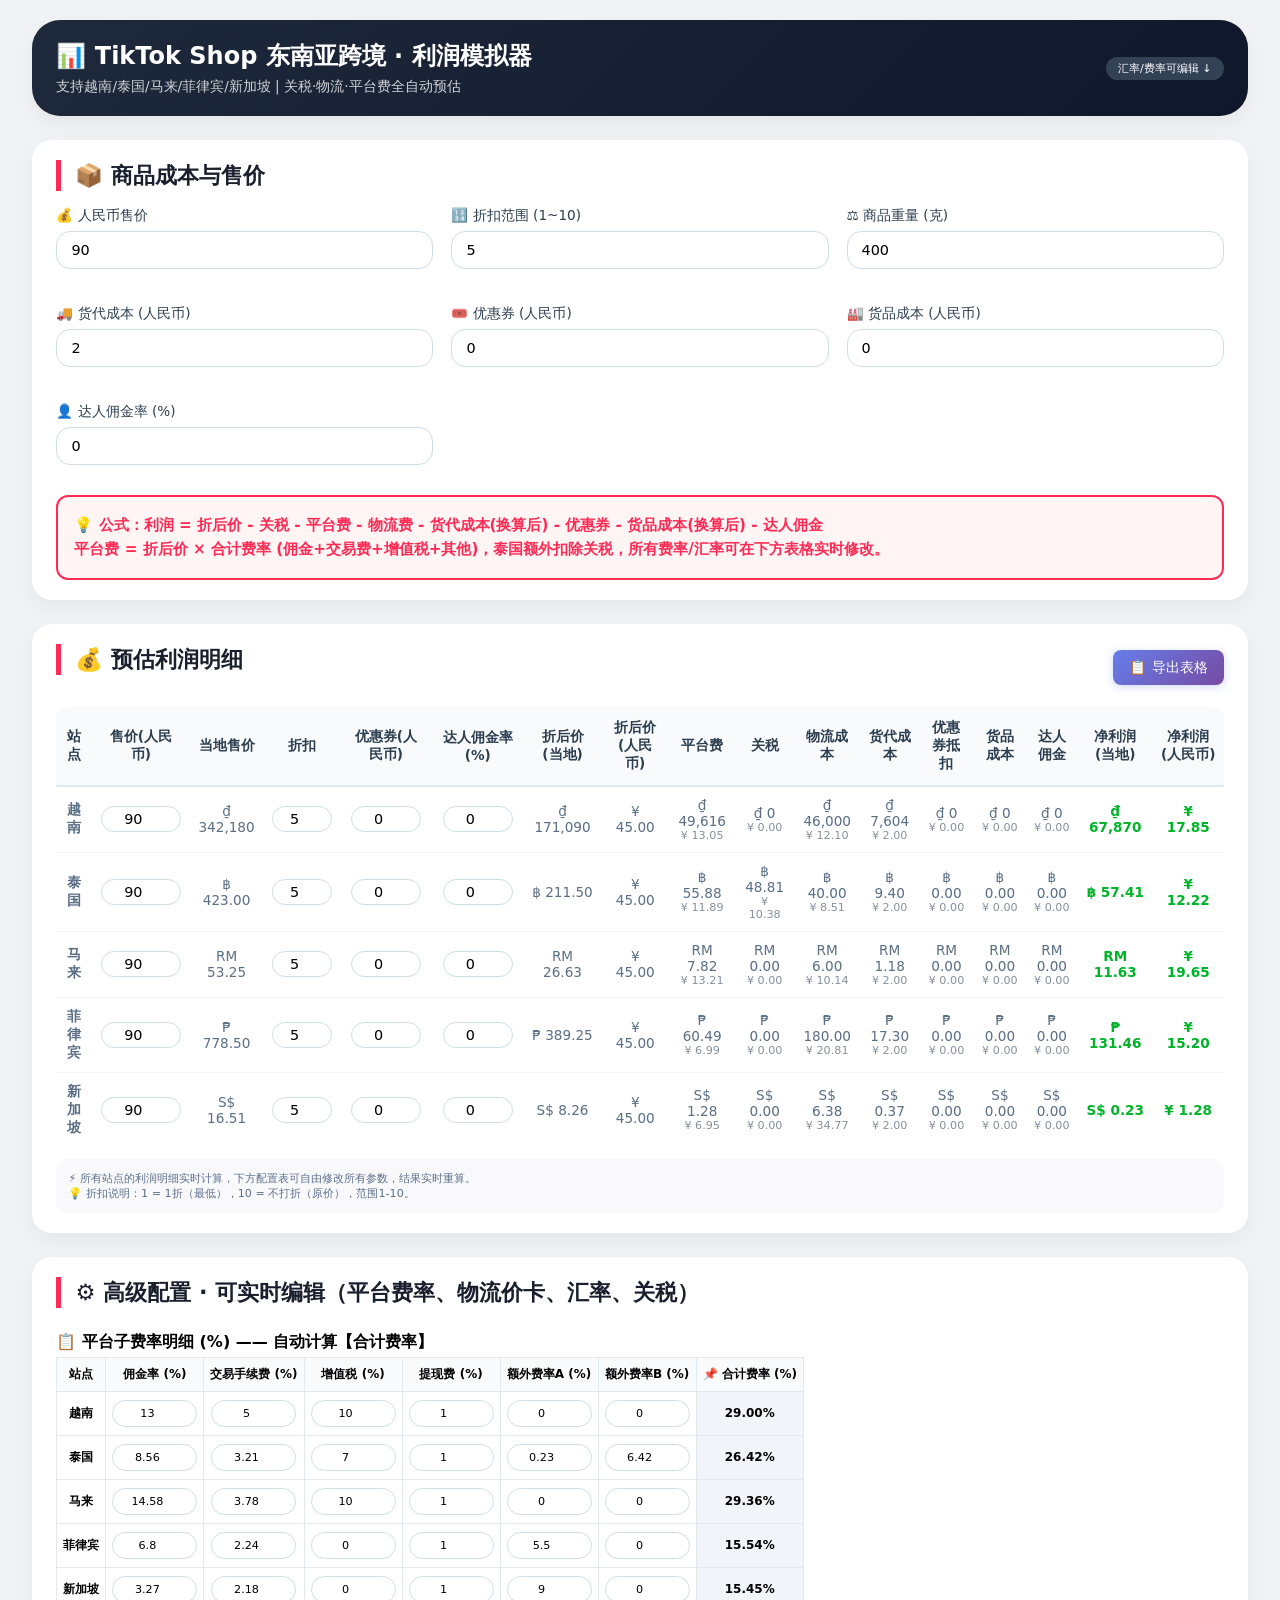
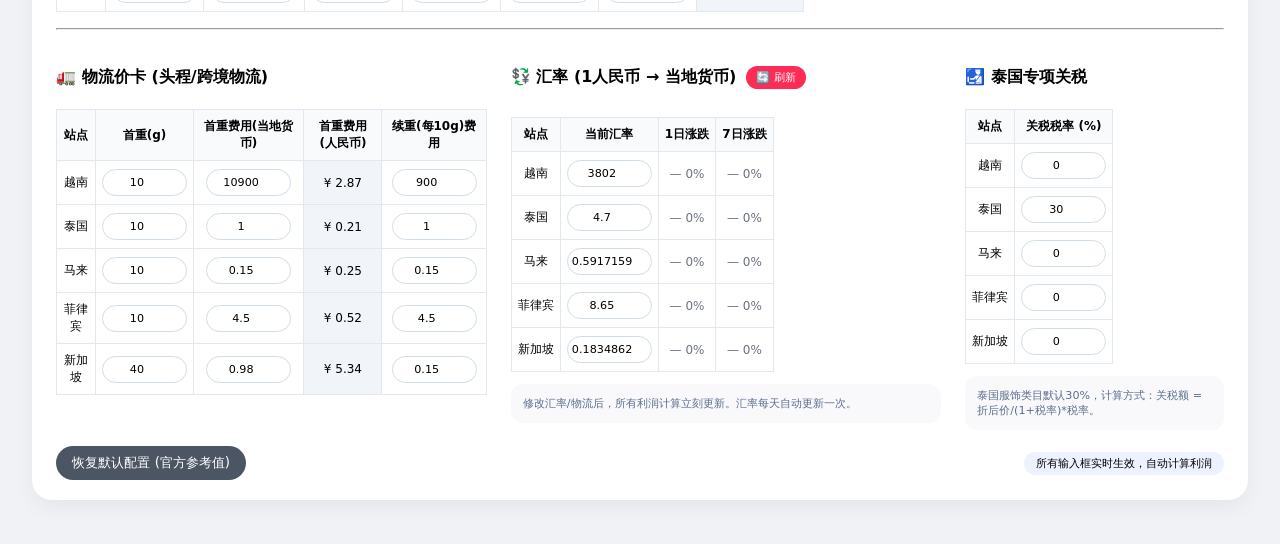
==== tiktok-shop-calculator.html @ 17e7624d "Add export button to copy table data to clipboard for Excel" ====
<!DOCTYPE html>
<html lang="zh-CN">
<head>
    <meta charset="UTF-8">
    <meta name="viewport" content="width=device-width, initial-scale=1.0, user-scalable=yes">
    <title>TikTok Shop东南亚跨境成本利润计算器 | 多站点实时预估</title>
    <link rel="stylesheet" href="tiktok-shop-calculator.css">
</head>
<body>
<div class="container">
    <!-- 头部说明 -->
    <div class="card" style="background: linear-gradient(135deg, #1e293b 0%, #0f172a 100%); color: white; border-radius: 28px;">
        <div style="display: flex; justify-content: space-between; align-items: center; flex-wrap: wrap;">
            <div>
                <h2 style="margin:0 0 6px 0">📊 TikTok Shop 东南亚跨境 · 利润模拟器</h2>
                <p style="opacity:0.8; margin:0; font-size:0.85rem;">支持越南/泰国/马来/菲律宾/新加坡 | 关税·物流·平台费全自动预估</p>
            </div>
            <div class="badge" style="background: #334155;">汇率/费率可编辑 ↓</div>
        </div>
    </div>

    <!-- 上下核心区域 -->
    <div>
        <!-- 上方：输入表单 -->
        <div class="card">
            <div class="card-title">📦 商品成本与售价</div>
            <div class="form-group-grid">
                <div class="form-group">
                    <label>💰 人民币售价</label>
                    <input type="number" id="originalPrice" value="90" step="1">
                </div>
                <div class="form-group">
                    <label>🔢 折扣范围 (1~10)</label>
                    <input type="number" id="discount" value="5" min="1" max="10" step="1">
                </div>
                <div class="form-group">
                    <label>⚖️ 商品重量 (克)</label>
                    <input type="number" id="weight" value="400" step="10">
                </div>
                <div class="form-group">
                    <label>🚚 货代成本 (人民币)</label>
                    <input type="number" id="freightAgent" value="2" step="0.5">
                </div>
                <div class="form-group">
                    <label>🎟️ 优惠券 (人民币)</label>
                    <input type="number" id="coupon" value="0" step="0.5">
                </div>
                <div class="form-group">
                    <label>🏭 货品成本 (人民币)</label>
                    <input type="number" id="goodsCost" value="0" step="5">
                </div>
                <div class="form-group">
                    <label>👤 达人佣金率 (%)</label>
                    <input type="number" id="influencerCommission" value="0" min="0" max="50" step="0.5">
                </div>
            </div>
            <div class="note note-highlight">
                💡 公式：利润 = 折后价 - 关税 - 平台费 - 物流费 - 货代成本(换算后) - 优惠券 - 货品成本(换算后) - 达人佣金<br>
                平台费 = 折后价 × 合计费率 (佣金+交易费+增值税+其他)，泰国额外扣除关税，所有费率/汇率可在下方表格实时修改。
            </div>
        </div>

        <!-- 下方：预估利润 + 明细 -->
        <div class="card">
            <div style="display: flex; justify-content: space-between; align-items: center; margin-bottom: 16px;">
                <div class="card-title">💰 预估利润明细</div>
                <button id="exportBtn" style="background: linear-gradient(135deg, #667eea 0%, #764ba2 100%); color: white; border: none; padding: 8px 16px; border-radius: 8px; cursor: pointer; font-size: 0.9rem; font-weight: 500; transition: all 0.3s; box-shadow: 0 2px 8px rgba(102, 126, 234, 0.3);">
                    📋 导出表格
                </button>
            </div>
            <div id="resultArea">
                <!-- 动态填充表格 -->
                <div style="overflow-x: auto;">
                    <table class="profit-table" id="profitTable">
                        <thead>
                            <tr>
                                <th>站点</th>
                                <th>售价(人民币)</th>
                                <th>当地售价</th>
                                <th>折扣</th>
                                <th>优惠券(人民币)</th>
                                <th>达人佣金率(%)</th>
                                <th title="售价(人民币) × 折扣因子 × 汇率">折后价(当地)</th>
                                <th title="折后价(当地) ÷ 汇率">折后价(人民币)</th>
                                <th title="折后价(当地) × 合计费率">平台费</th>
                                <th title="折后价(当地) × 关税税率">关税</th>
                                <th title="首重费用 + (重量 - 首重) × 续重费率">物流成本</th>
                                <th title="货代成本(人民币) × 汇率">货代成本</th>
                                <th title="优惠券(人民币) × 汇率">优惠券抵扣</th>
                                <th title="货品成本(人民币) × 汇率">货品成本</th>
                                <th title="折后价(当地) × 达人佣金率">达人佣金</th>
                                <th title="折后价 - 平台费 - 关税 - 物流 - 货代 - 优惠券 - 货品 - 达人佣金">净利润(当地)</th>
                                <th title="净利润(当地) ÷ 汇率">净利润(人民币)</th>
                            </tr>
                        </thead>
                        <tbody id="profitTableBody">
                            <!-- 动态填充 -->
                        </tbody>
                    </table>
                </div>
            </div>
            <div class="note" style="margin-top: 12px;">
                ⚡ 所有站点的利润明细实时计算，下方配置表可自由修改所有参数，结果实时重算。<br>
                💡 折扣说明：1 = 1折（最低），10 = 不打折（原价），范围1-10。
            </div>
        </div>
    </div>

    <!-- 高级配置区域：费率明细 + 物流 + 汇率 + 关税 -->
    <div class="card">
        <div class="card-title">⚙️ 高级配置 · 可实时编辑（平台费率、物流价卡、汇率、关税）</div>
        <div style="overflow-x: auto;">
            <h4 style="margin: 8px 0 4px 0;">📋 平台子费率明细 (%) —— 自动计算【合计费率】</h4>
            <table class="config-table" id="feeTable">
                <thead>
                    <tr><th>站点</th><th>佣金率 (%)</th><th>交易手续费 (%)</th><th>增值税 (%)</th><th>提现费 (%)</th><th>额外费率A (%)</th><th>额外费率B (%)</th><th>📌 合计费率 (%)</th></tr>
                </thead>
                <tbody id="feeTbody">
                    <!-- 动态js生成 -->
                </tbody>
            </table>
        </div>
        <hr>
        <div style="display: flex; flex-wrap: wrap; gap: 24px; justify-content: space-between;">
            <div style="flex: 1; min-width: 200px;">
                <h4>🚛 物流价卡 (头程/跨境物流)</h4>
                <table class="config-table" id="shippingTable">
                    <thead><tr><th>站点</th><th>首重(g)</th><th>首重费用(当地货币)</th><th>首重费用(人民币)</th><th>续重(每10g)费用</th></tr></thead>
                    <tbody id="shippingTbody"></tbody>
                </table>
            </div>
            <div style="flex: 1; min-width: 200px;">
                <div style="display: flex; align-items: center; gap: 10px; margin-bottom: 8px;">
                    <h4>💱 汇率 (1人民币 → 当地货币)</h4>
                    <button id="refreshRatesBtn" style="font-size: 0.7rem; padding: 4px 10px;">🔄 刷新</button>
                </div>
                <table class="config-table" id="exchangeTable">
                    <thead><tr><th>站点</th><th>当前汇率</th><th>1日涨跌</th><th>7日涨跌</th></tr></thead>
                    <tbody id="exchangeTbody"></tbody>
                </table>
                <div class="note">修改汇率/物流后，所有利润计算立刻更新。汇率每天自动更新一次。</div>
            </div>
            <div style="flex: 0.6; min-width: 160px;">
                <h4>🛃 泰国专项关税</h4>
                <table class="config-table">
                    <thead><tr><th>站点</th><th>关税税率 (%)</th></tr></thead>
                    <tbody id="customsTbody"></tbody>
                </table>
                <div class="note">泰国服饰类目默认30%，计算方式：关税额 = 折后价/(1+税率)*税率。</div>
            </div>
        </div>
        <div class="flex-between" style="margin-top: 16px;">
            <button id="resetDefaultsBtn" class="reset-btn">恢复默认配置 (官方参考值)</button>
            <span class="badge">所有输入框实时生效，自动计算利润</span>
        </div>
    </div>
</div>

<script src="tiktok-shop-calculator.js"></script>
</body>
</html>
---- tiktok-shop-calculator.css ----
* {
            box-sizing: border-box;
            font-family: system-ui, 'Segoe UI', 'Roboto', 'Helvetica Neue', sans-serif;
        }
        body {
            background: #f0f2f5;
            margin: 0;
            padding: 20px;
        }
        .container {
            max-width: 1600px;
            margin: 0 auto;
            width: 98%;
        }
        /* 卡片通用样式 */
        .card {
            background: white;
            border-radius: 20px;
            box-shadow: 0 8px 20px rgba(0,0,0,0.05);
            padding: 20px 24px;
            margin-bottom: 24px;
            transition: all 0.2s;
        }
        .card-title {
            font-size: 1.4rem;
            font-weight: 600;
            margin-bottom: 16px;
            color: #1a1f2e;
            border-left: 5px solid #fe2c55;
            padding-left: 14px;
            display: flex;
            align-items: center;
            gap: 8px;
        }
        .grid-2col {
            display: grid;
            grid-template-columns: repeat(2, 1fr);
            gap: 24px;
        }
        .form-group {
            margin-bottom: 18px;
        }
        label {
            font-weight: 500;
            display: block;
            margin-bottom: 6px;
            color: #2c3e50;
            font-size: 0.85rem;
        }
        label .currency-hint {
            font-weight: normal;
            color: #6c7a91;
            font-size: 0.75rem;
        }
        input, select {
            width: 100%;
            padding: 10px 14px;
            border: 1px solid #cfdde6;
            border-radius: 14px;
            font-size: 0.9rem;
            background: #fff;
            transition: 0.2s;
        }
        input:focus, select:focus {
            outline: none;
            border-color: #fe2c55;
            box-shadow: 0 0 0 3px rgba(254,44,85,0.1);
        }
        .profit-panel {
            background: #fef7e8;
            border-radius: 20px;
            padding: 18px;
            margin-top: 8px;
        }
        .profit-number {
            font-size: 2rem;
            font-weight: 800;
            color: #2c3e50;
            line-height: 1.2;
        }
        .profit-number small {
            font-size: 0.9rem;
            font-weight: 400;
            color: #5a6e85;
        }
        .detail-row {
            display: flex;
            justify-content: space-between;
            border-bottom: 1px dashed #e2e8f0;
            padding: 8px 0;
            font-size: 0.85rem;
        }
        .total-profit {
            background: #fe2c55;
            color: white;
            border-radius: 16px;
            padding: 12px 16px;
            margin-top: 12px;
        }
        .total-profit .detail-row {
            border-bottom: 1px solid rgba(255,255,255,0.2);
            color: white;
        }
        .badge {
            background: #eef2ff;
            border-radius: 30px;
            padding: 4px 12px;
            font-size: 0.7rem;
            font-weight: 500;
        }
        table.config-table {
            width: 100%;
            border-collapse: collapse;
            font-size: 0.75rem;
            overflow-x: auto;
            display: block;
        }
        .config-table th, .config-table td {
            border: 1px solid #e2e8f0;
            padding: 8px 6px;
            text-align: center;
            vertical-align: middle;
        }
        .config-table th {
            background: #f8fafc;
            font-weight: 600;
            position: sticky;
            top: 0;
        }
        input.small-input {
            width: 85px;
            padding: 6px 4px;
            text-align: center;
            font-size: 0.7rem;
        }
        .tooltip-icon {
            cursor: help;
            border-bottom: 1px dashed #94a3b8;
        }
        hr {
            margin: 16px 0;
        }
        .flex-between {
            display: flex;
            justify-content: space-between;
            align-items: center;
        }
        .profit-table {
            width: 100%;
            border-collapse: collapse;
            font-size: 0.85rem;
            background: white;
            border-radius: 12px;
            overflow: hidden;
        }
        .profit-table th {
            background: #f8fafc;
            padding: 12px 8px;
            text-align: center;
            font-weight: 600;
            color: #2c3e50;
            border-bottom: 2px solid #e2e8f0;
        }
        .profit-table td {
            padding: 10px 8px;
            text-align: center;
            border-bottom: 1px solid #f1f5f9;
            color: #5a6e85;
        }
        .profit-table tr:hover {
            background: #f8fafc;
        }
        .profit-table tr:last-child td {
            border-bottom: none;
        }
        .note {
            background: #f9f9fb;
            border-radius: 12px;
            padding: 12px;
            font-size: 0.7rem;
            color: #5b6e8c;
            margin-top: 12px;
        }
        .note-highlight {
            background: #fff5f5;
            border: 2px solid #fe2c55;
            border-radius: 12px;
            padding: 16px;
            font-size: 0.95rem;
            color: #fe2c55;
            font-weight: 600;
            margin-top: 12px;
            line-height: 1.6;
        }
        @media (max-width: 800px) {
            .grid-2col {
                grid-template-columns: 1fr;
            }
            .config-table th, .config-table td {
                min-width: 70px;
            }
        }
        button {
            background: #fe2c55;
            border: none;
            color: white;
            padding: 8px 16px;
            border-radius: 40px;
            font-weight: 500;
            cursor: pointer;
        }
        .reset-btn {
            background: #4b5563;
        }
        .inline-code {
            background: #f1f5f9;
            border-radius: 8px;
            padding: 2px 6px;
            font-family: monospace;
        }
        /* 汇率涨跌幅样式 */
        .rate-up {
            color: #059669;
            font-weight: 600;
        }
        .rate-down {
            color: #dc2626;
            font-weight: 600;
        }
        .rate-neutral {
            color: #6b7280;
        }
        /* 三列表单布局 */
        .form-group-grid {
            display: grid;
            grid-template-columns: repeat(3, 1fr);
            gap: 18px;
        }
        @media (max-width: 900px) {
            .form-group-grid {
                grid-template-columns: repeat(2, 1fr);
            }
        }
        @media (max-width: 600px) {
            .form-group-grid {
                grid-template-columns: 1fr;
            }
        }
        /* 表格单元格悬浮提示样式 */
        #profitTable td[title],
        #profitTable th[title] {
            cursor: help;
            position: relative;
        }
        #profitTable td[title]:hover,
        #profitTable th[title]:hover {
            background-color: #fff3f5;
        }
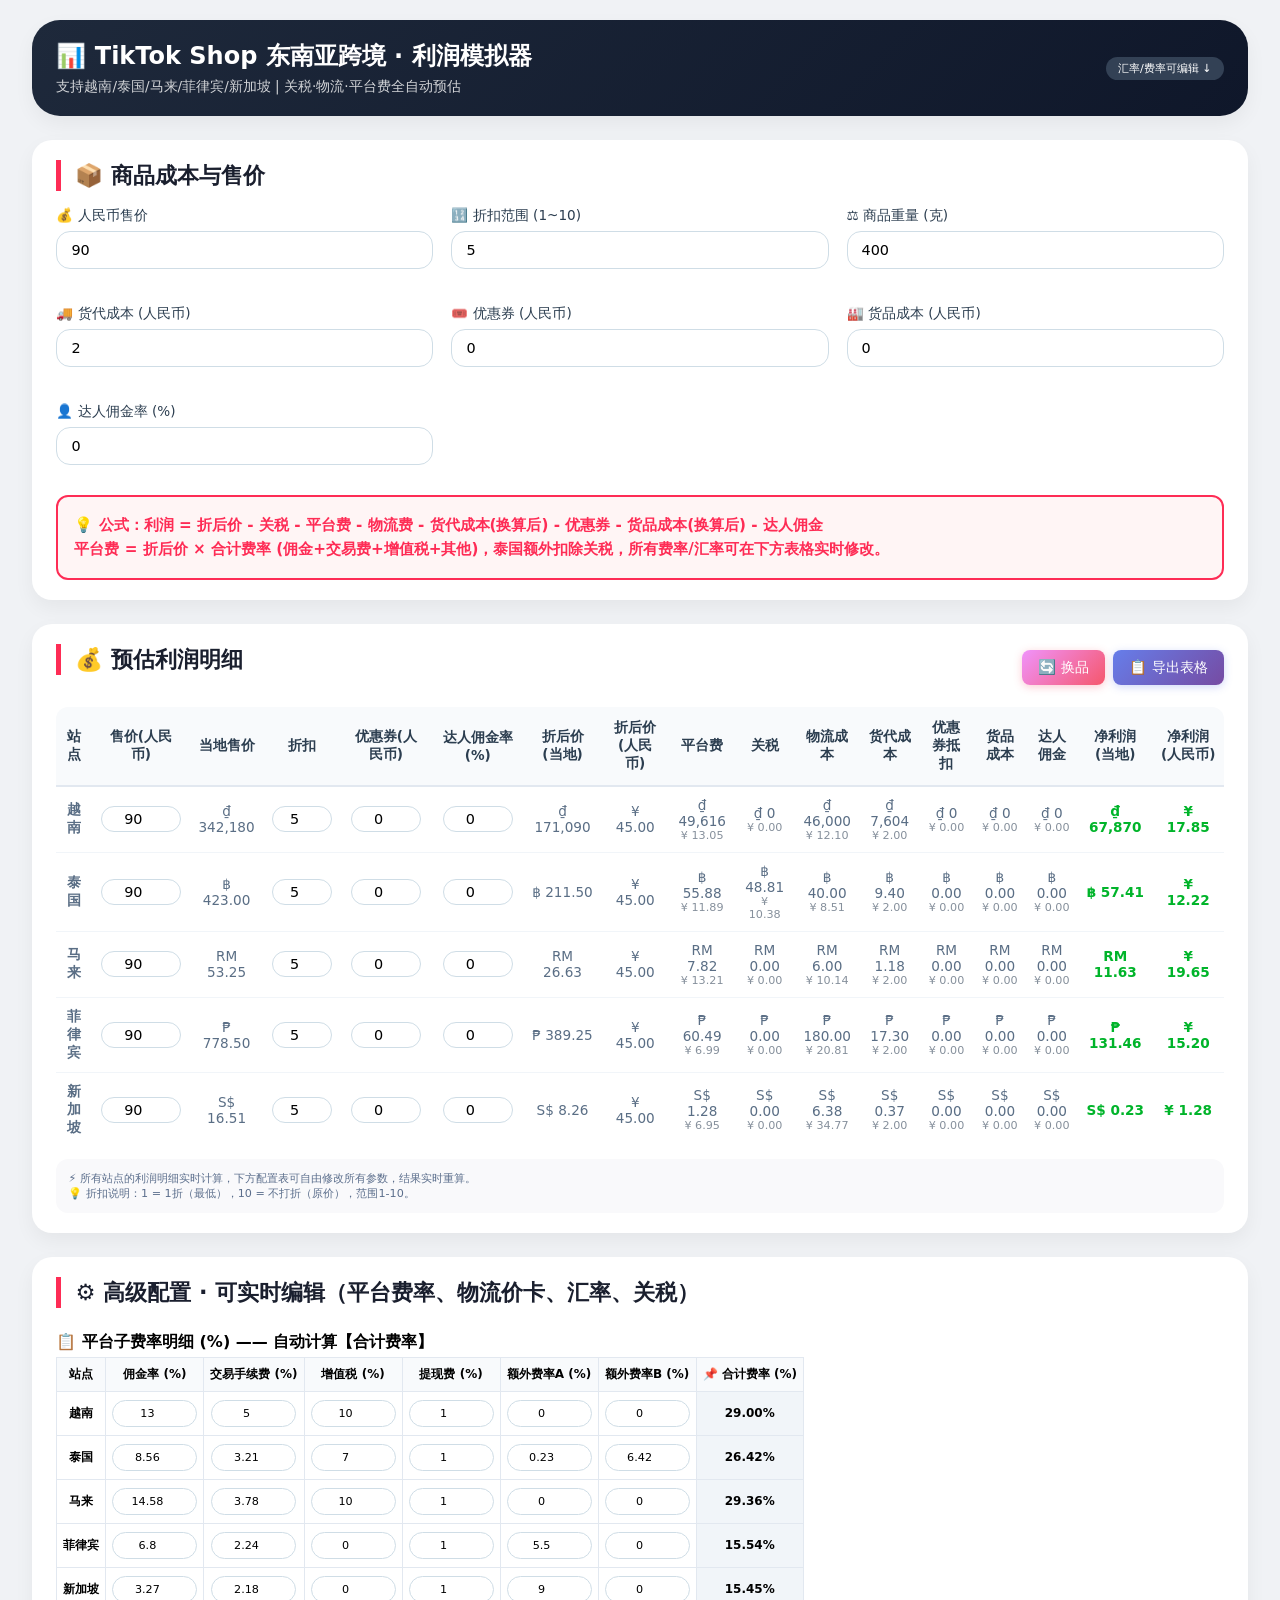
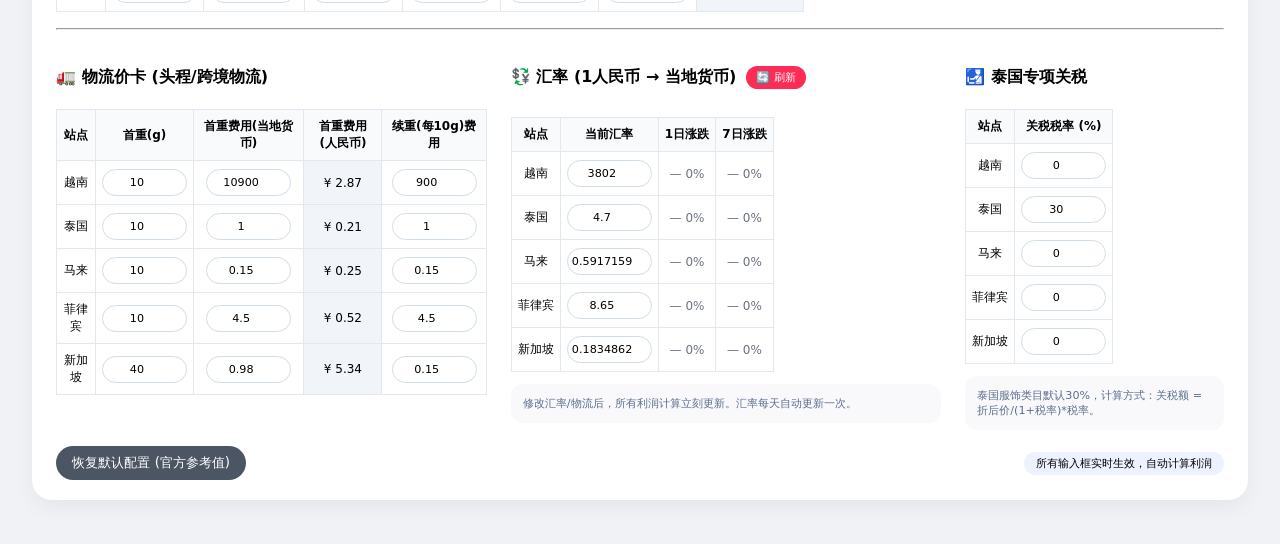
==== commit 46a5b1e4: "Add 'Reset All Sites' button to reset all sites to default product data" ====
--- a/tiktok-shop-calculator.html
+++ b/tiktok-shop-calculator.html
@@ -64,9 +64,14 @@
         <div class="card">
             <div style="display: flex; justify-content: space-between; align-items: center; margin-bottom: 16px;">
                 <div class="card-title">💰 预估利润明细</div>
-                <button id="exportBtn" style="background: linear-gradient(135deg, #667eea 0%, #764ba2 100%); color: white; border: none; padding: 8px 16px; border-radius: 8px; cursor: pointer; font-size: 0.9rem; font-weight: 500; transition: all 0.3s; box-shadow: 0 2px 8px rgba(102, 126, 234, 0.3);">
-                    📋 导出表格
-                </button>
+                <div style="display: flex; gap: 8px;">
+                    <button id="resetAllSitesBtn" style="background: linear-gradient(135deg, #f093fb 0%, #f5576c 100%); color: white; border: none; padding: 8px 16px; border-radius: 8px; cursor: pointer; font-size: 0.9rem; font-weight: 500; transition: all 0.3s; box-shadow: 0 2px 8px rgba(245, 87, 108, 0.3);">
+                        🔄 换品
+                    </button>
+                    <button id="exportBtn" style="background: linear-gradient(135deg, #667eea 0%, #764ba2 100%); color: white; border: none; padding: 8px 16px; border-radius: 8px; cursor: pointer; font-size: 0.9rem; font-weight: 500; transition: all 0.3s; box-shadow: 0 2px 8px rgba(102, 126, 234, 0.3);">
+                        📋 导出表格
+                    </button>
+                </div>
             </div>
             <div id="resultArea">
                 <!-- 动态填充表格 -->
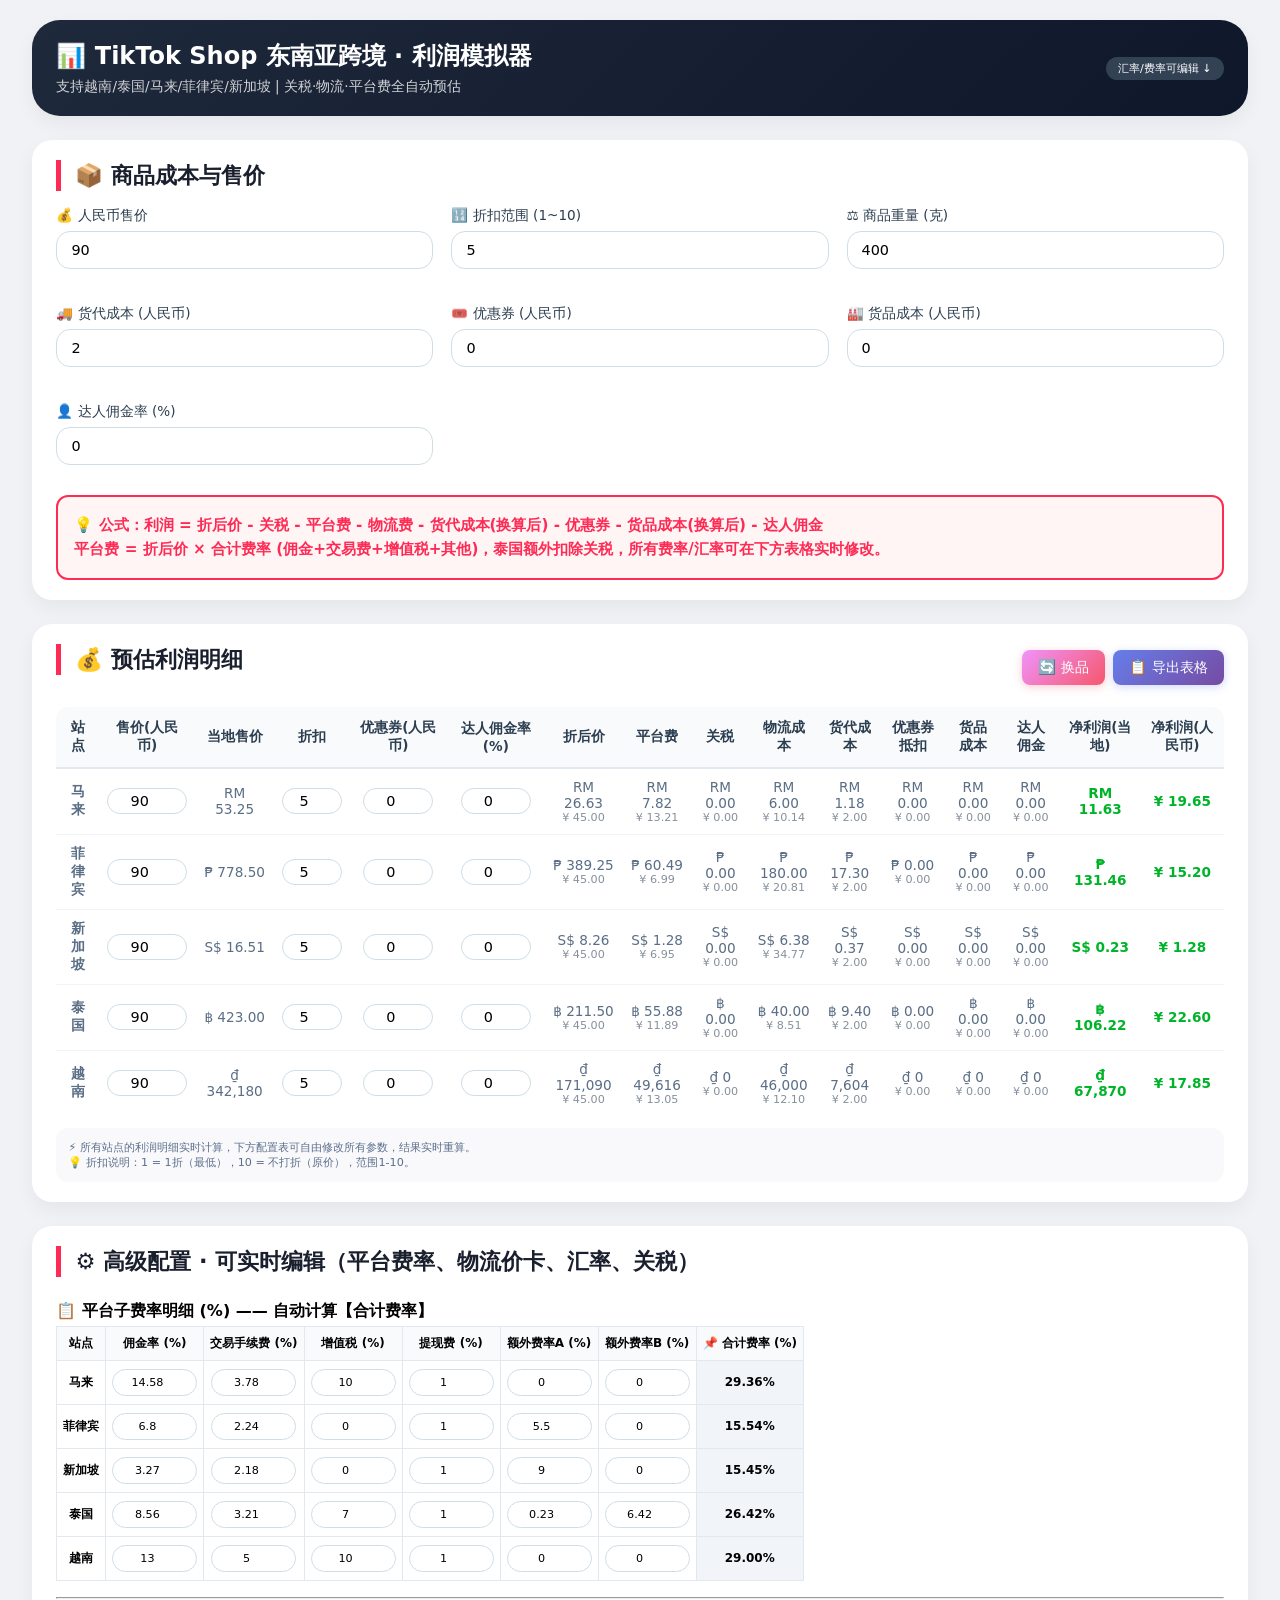
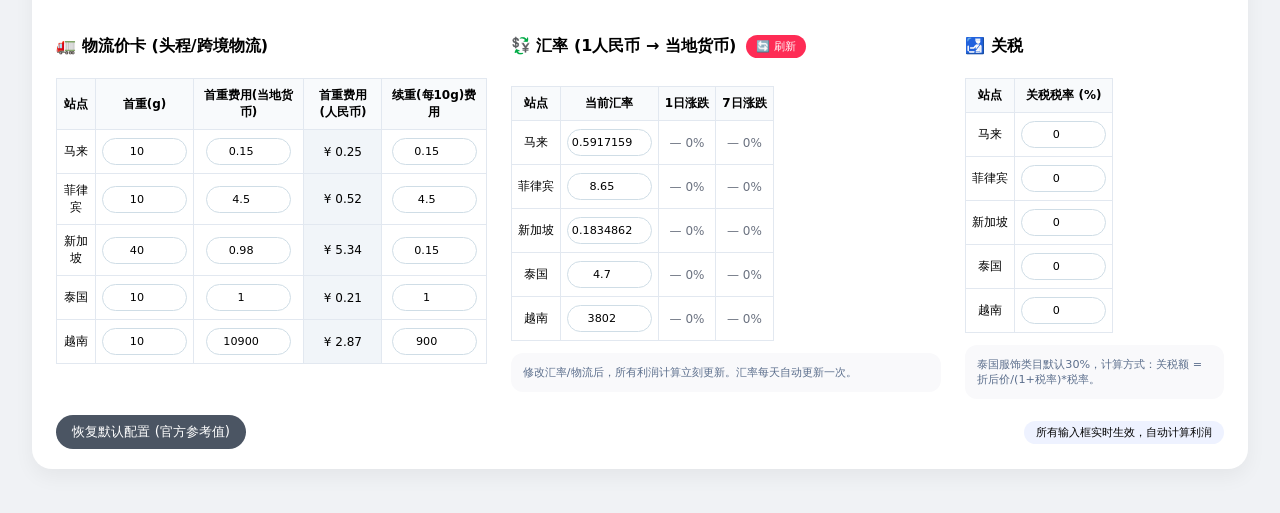
==== commit 9e623328: "Move discounted price CNY display below local price in profit table" ====
--- a/tiktok-shop-calculator.html
+++ b/tiktok-shop-calculator.html
@@ -85,8 +85,7 @@
                                 <th>折扣</th>
                                 <th>优惠券(人民币)</th>
                                 <th>达人佣金率(%)</th>
-                                <th title="售价(人民币) × 折扣因子 × 汇率">折后价(当地)</th>
-                                <th title="折后价(当地) ÷ 汇率">折后价(人民币)</th>
+                                <th title="售价(人民币) × 折扣因子 × 汇率">折后价</th>
                                 <th title="折后价(当地) × 合计费率">平台费</th>
                                 <th title="折后价(当地) × 关税税率">关税</th>
                                 <th title="首重费用 + (重量 - 首重) × 续重费率">物流成本</th>
@@ -146,7 +145,7 @@
                 <div class="note">修改汇率/物流后，所有利润计算立刻更新。汇率每天自动更新一次。</div>
             </div>
             <div style="flex: 0.6; min-width: 160px;">
-                <h4>🛃 泰国专项关税</h4>
+                <h4>🛃 关税</h4>
                 <table class="config-table">
                     <thead><tr><th>站点</th><th>关税税率 (%)</th></tr></thead>
                     <tbody id="customsTbody"></tbody>
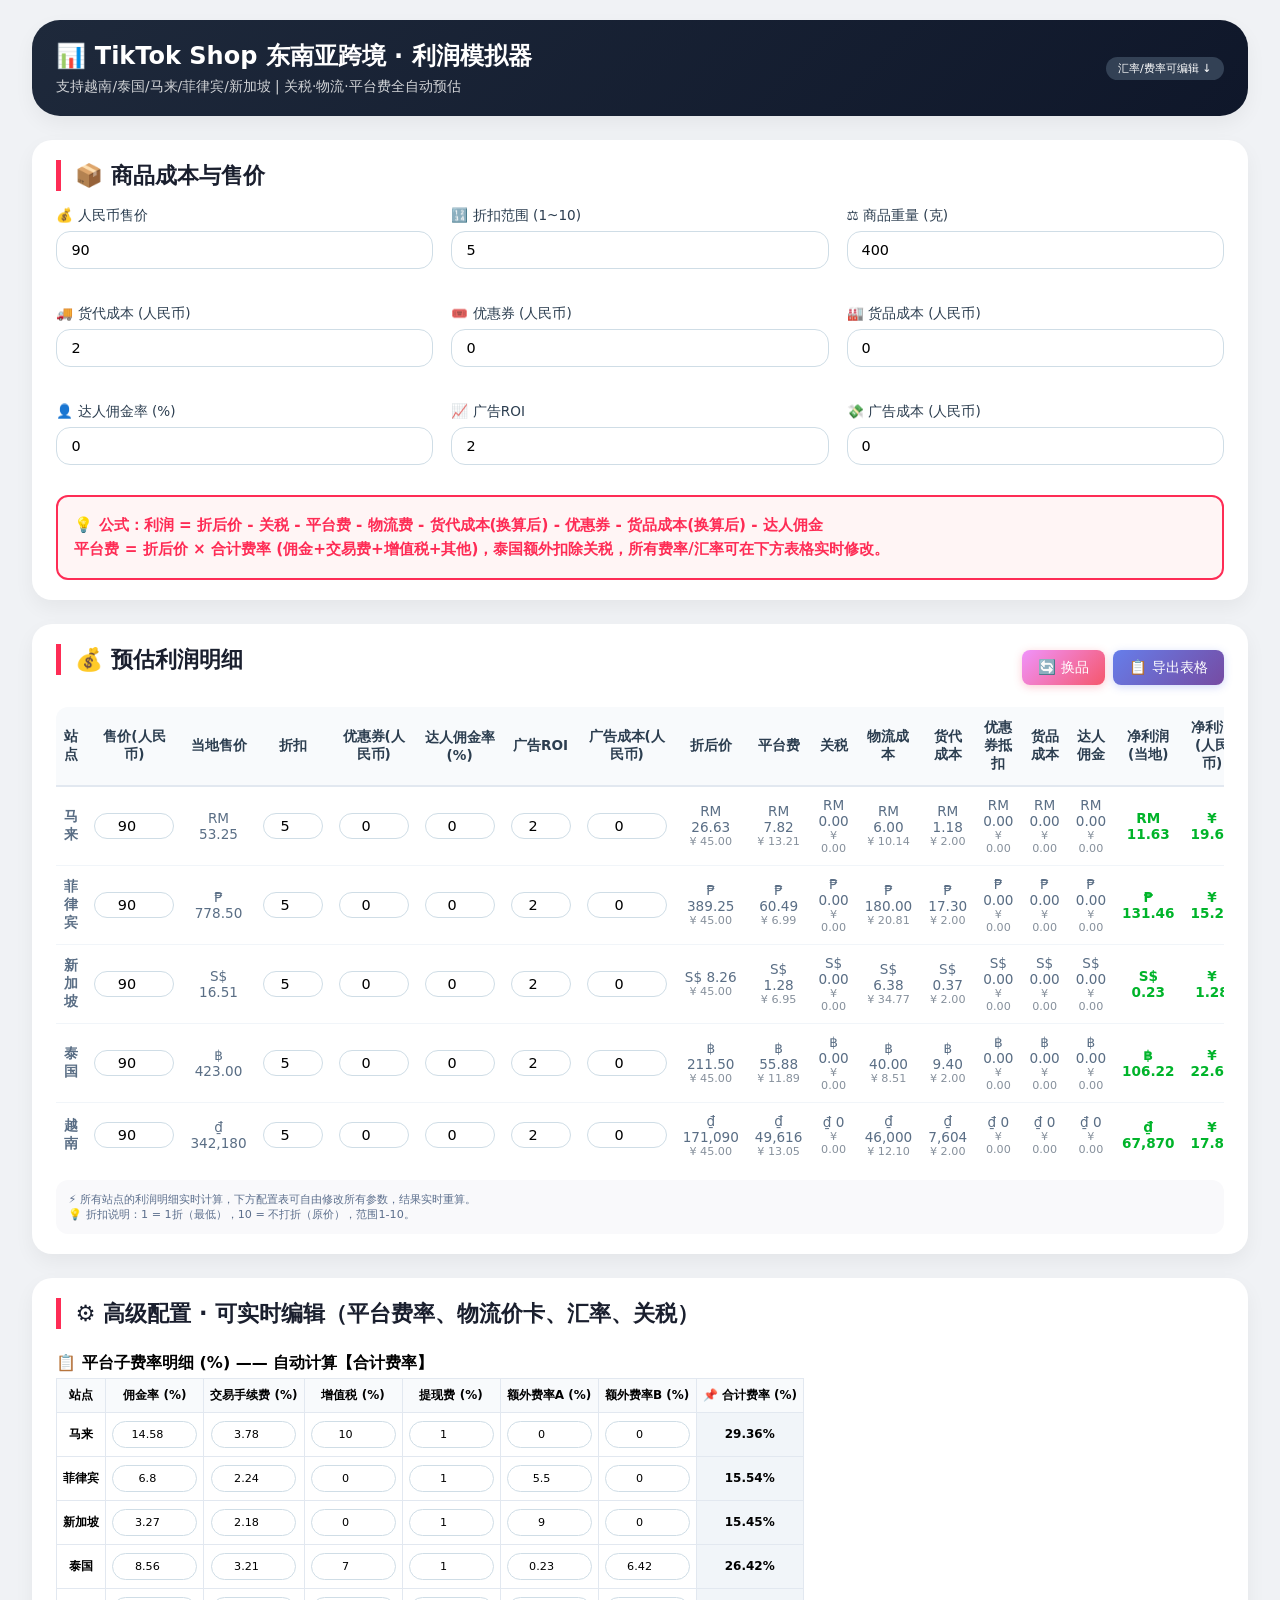
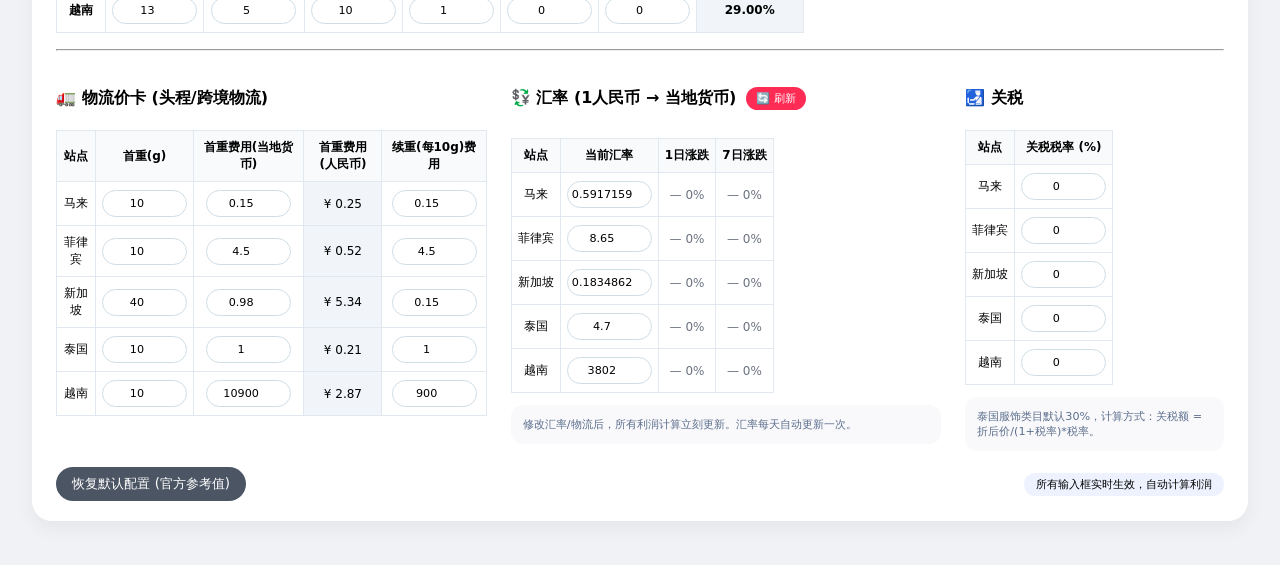
==== commit c953ac33: "Add adROI and adCost columns to profit table" ====
--- a/tiktok-shop-calculator.html
+++ b/tiktok-shop-calculator.html
@@ -53,6 +53,14 @@
                     <label>👤 达人佣金率 (%)</label>
                     <input type="number" id="influencerCommission" value="0" min="0" max="50" step="0.5">
                 </div>
+                <div class="form-group">
+                    <label>📈 广告ROI</label>
+                    <input type="number" id="adROI" value="2" step="0.1">
+                </div>
+                <div class="form-group">
+                    <label>💸 广告成本 (人民币)</label>
+                    <input type="number" id="adCost" value="0" step="0.5">
+                </div>
             </div>
             <div class="note note-highlight">
                 💡 公式：利润 = 折后价 - 关税 - 平台费 - 物流费 - 货代成本(换算后) - 优惠券 - 货品成本(换算后) - 达人佣金<br>
@@ -85,6 +93,8 @@
                                 <th>折扣</th>
                                 <th>优惠券(人民币)</th>
                                 <th>达人佣金率(%)</th>
+                                <th>广告ROI</th>
+                                <th>广告成本(人民币)</th>
                                 <th title="售价(人民币) × 折扣因子 × 汇率">折后价</th>
                                 <th title="折后价(当地) × 合计费率">平台费</th>
                                 <th title="折后价(当地) × 关税税率">关税</th>
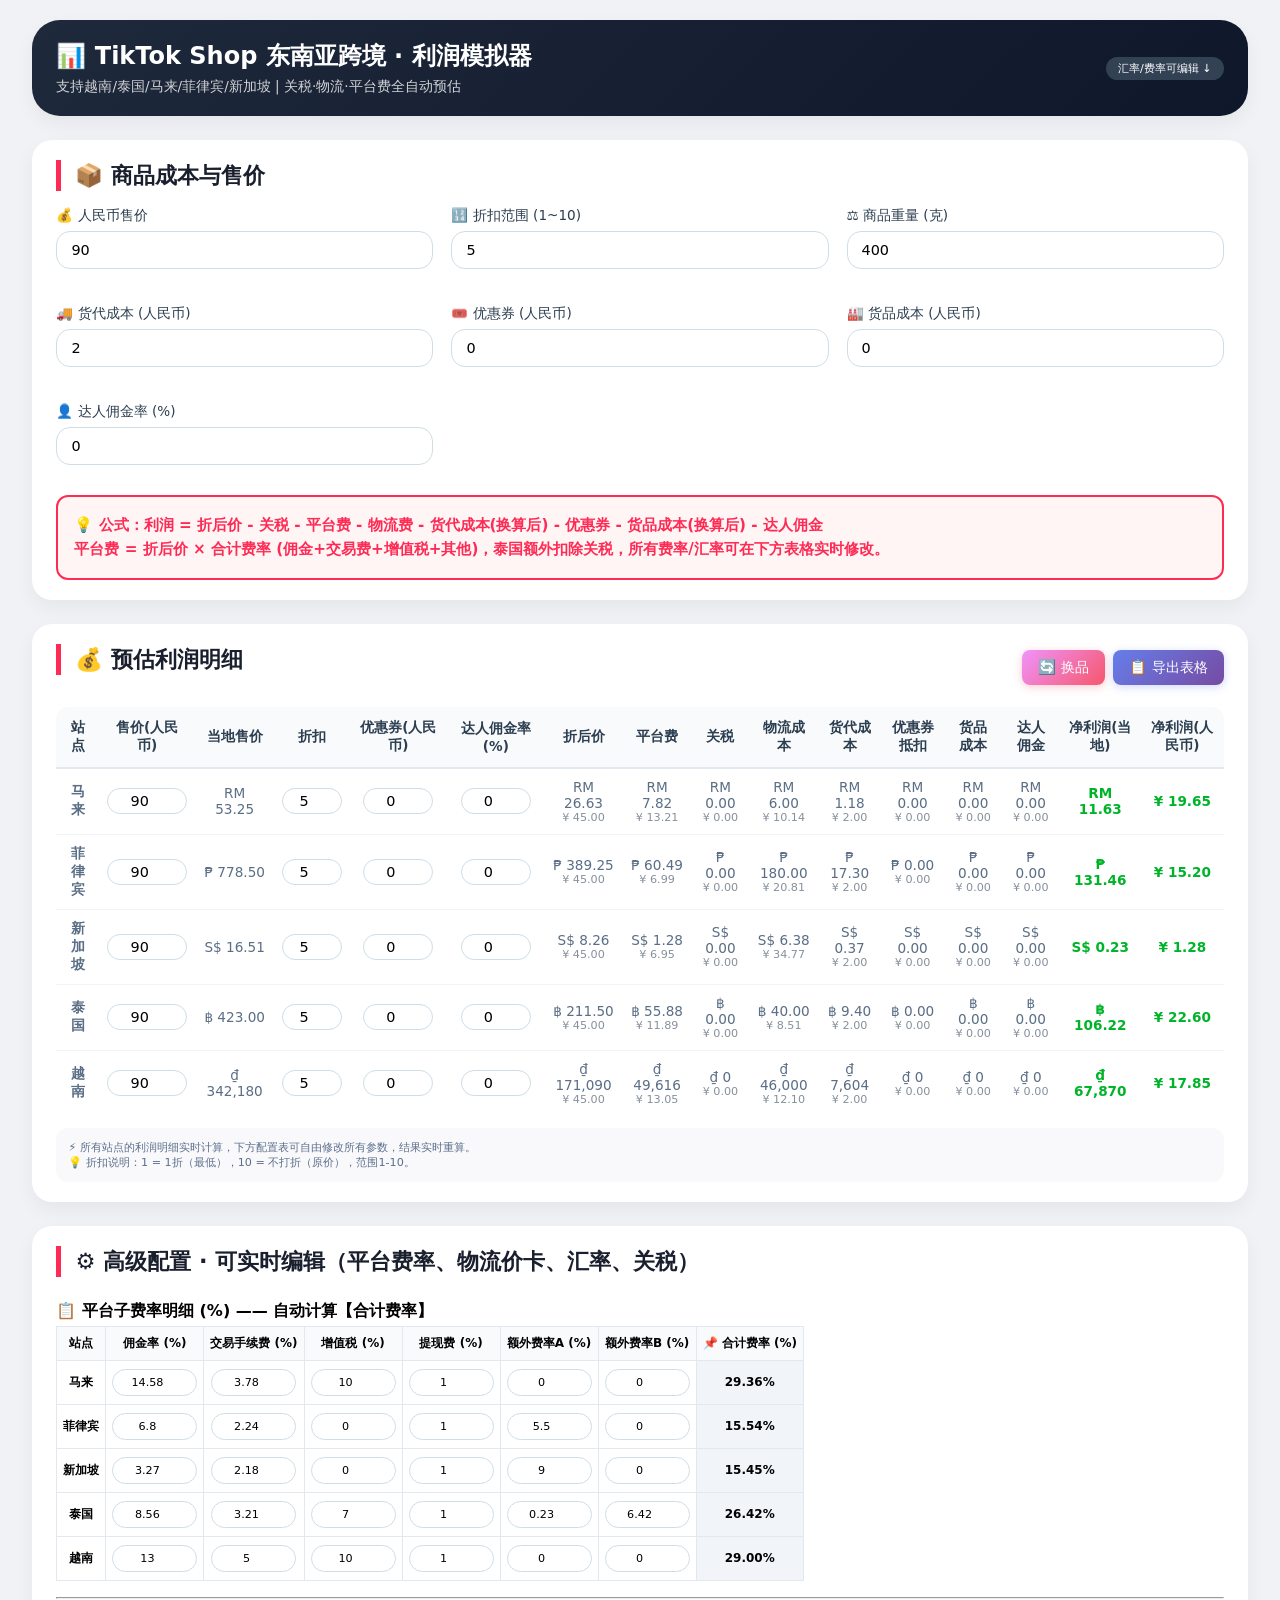
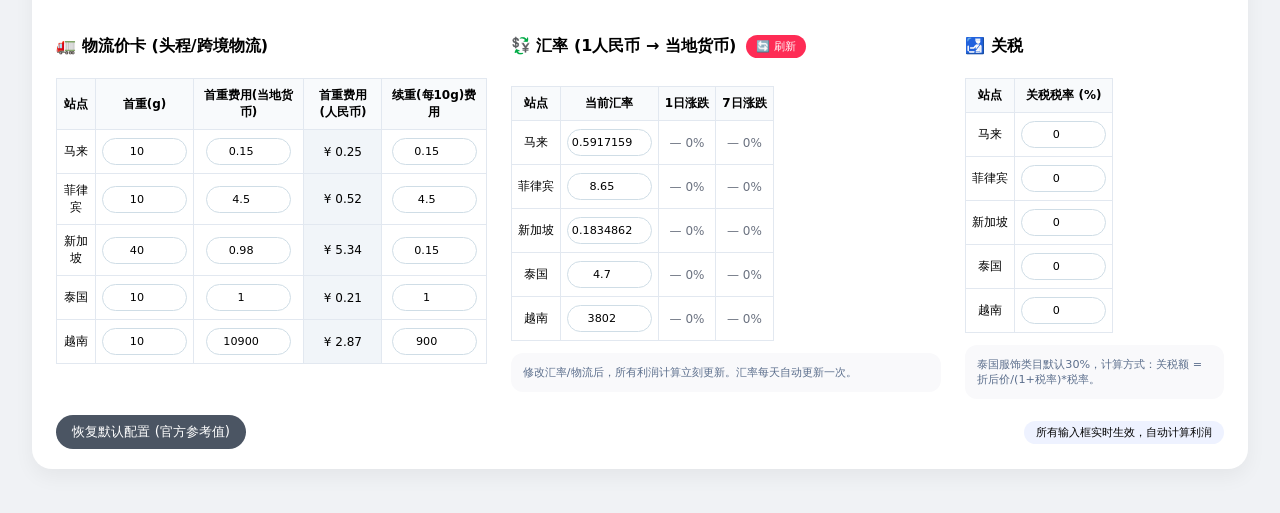
==== commit 92b48b42: "Remove adROI and adCost from cost and price section" ====
--- a/tiktok-shop-calculator.html
+++ b/tiktok-shop-calculator.html
@@ -53,14 +53,6 @@
                     <label>👤 达人佣金率 (%)</label>
                     <input type="number" id="influencerCommission" value="0" min="0" max="50" step="0.5">
                 </div>
-                <div class="form-group">
-                    <label>📈 广告ROI</label>
-                    <input type="number" id="adROI" value="2" step="0.1">
-                </div>
-                <div class="form-group">
-                    <label>💸 广告成本 (人民币)</label>
-                    <input type="number" id="adCost" value="0" step="0.5">
-                </div>
             </div>
             <div class="note note-highlight">
                 💡 公式：利润 = 折后价 - 关税 - 平台费 - 物流费 - 货代成本(换算后) - 优惠券 - 货品成本(换算后) - 达人佣金<br>
@@ -93,8 +85,6 @@
                                 <th>折扣</th>
                                 <th>优惠券(人民币)</th>
                                 <th>达人佣金率(%)</th>
-                                <th>广告ROI</th>
-                                <th>广告成本(人民币)</th>
                                 <th title="售价(人民币) × 折扣因子 × 汇率">折后价</th>
                                 <th title="折后价(当地) × 合计费率">平台费</th>
                                 <th title="折后价(当地) × 关税税率">关税</th>
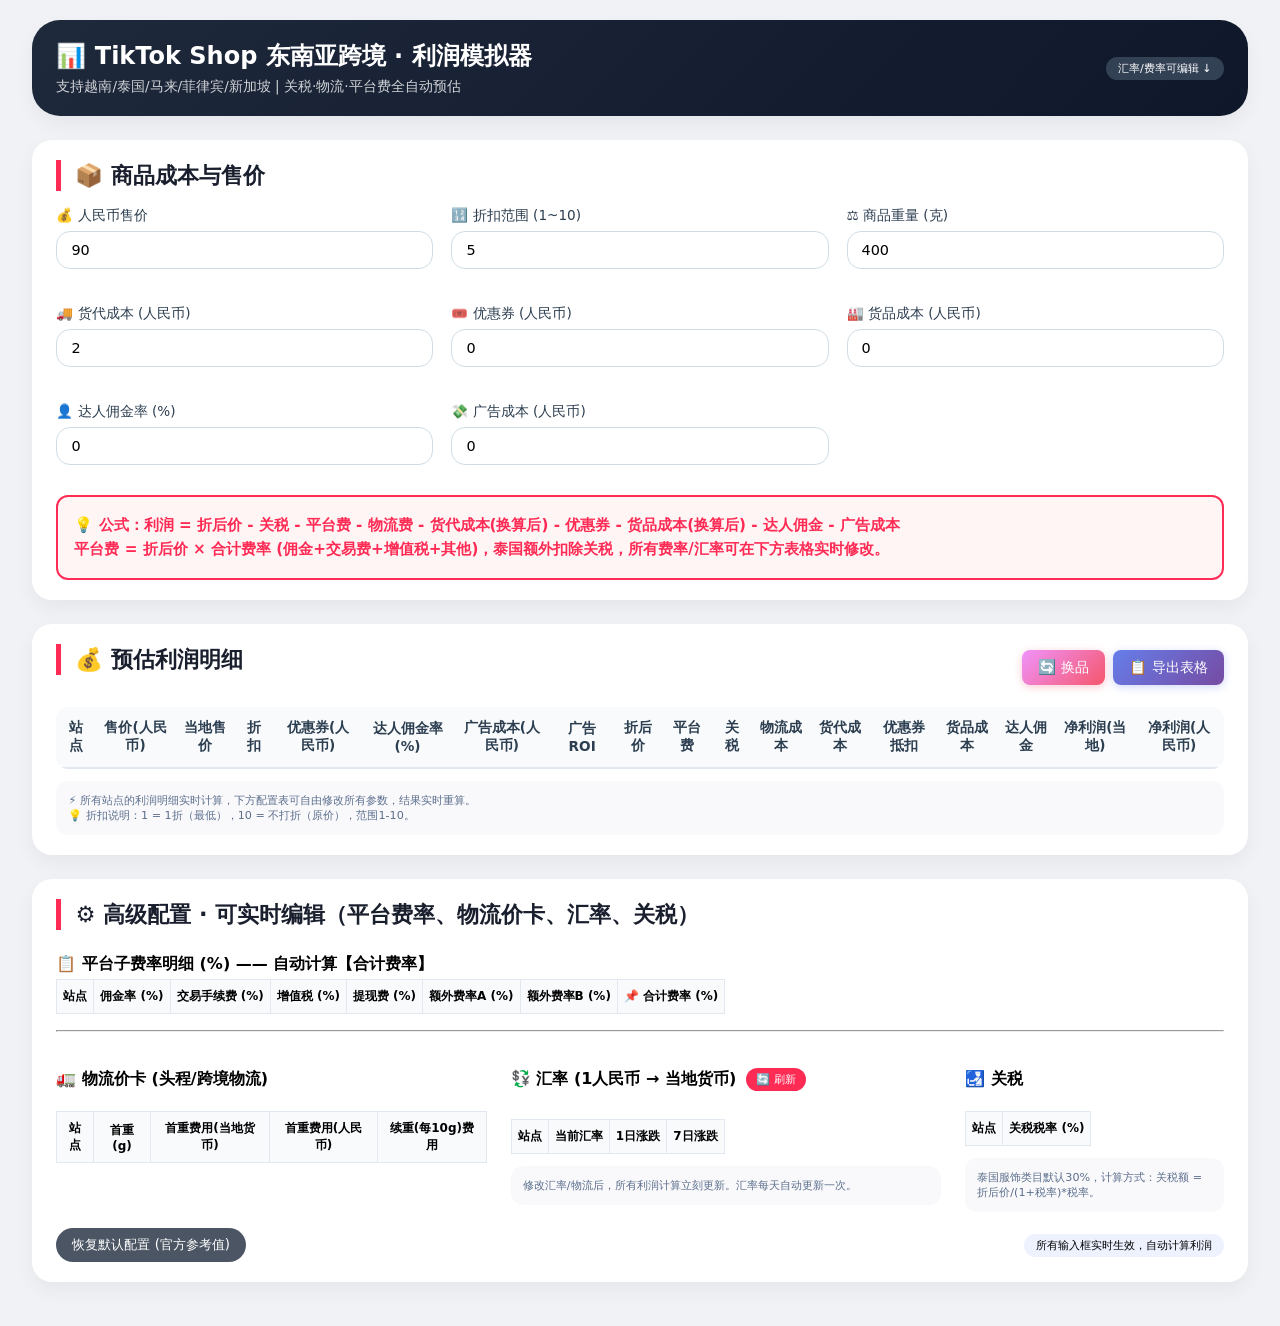
==== commit 759daf69: "Add adCost input and ROI calculation formula" ====
--- a/tiktok-shop-calculator.html
+++ b/tiktok-shop-calculator.html
@@ -53,11 +53,14 @@
                     <label>👤 达人佣金率 (%)</label>
                     <input type="number" id="influencerCommission" value="0" min="0" max="50" step="0.5">
                 </div>
+                <div class="form-group">
+                    <label>💸 广告成本 (人民币)</label>
+                    <input type="number" id="adCost" value="0" step="0.5">
+                </div>
             </div>
             <div class="note note-highlight">
-                💡 公式：利润 = 折后价 - 关税 - 平台费 - 物流费 - 货代成本(换算后) - 优惠券 - 货品成本(换算后) - 达人佣金<br>
-                平台费 = 折后价 × 合计费率 (佣金+交易费+增值税+其他)，泰国额外扣除关税，所有费率/汇率可在下方表格实时修改。
-            </div>
+                💡 公式：利润 = 折后价 - 关税 - 平台费 - 物流费 - 货代成本(换算后) - 优惠券 - 货品成本(换算后) - 达人佣金 - 广告成本<br>
+                平台费 = 折后价 × 合计费率 (佣金+交易费+增值税+其他)，泰国额外扣除关税，所有费率/汇率可在下方表格实时修改。</div>
         </div>
 
         <!-- 下方：预估利润 + 明细 -->
@@ -85,6 +88,8 @@
                                 <th>折扣</th>
                                 <th>优惠券(人民币)</th>
                                 <th>达人佣金率(%)</th>
+                                <th>广告成本(人民币)</th>
+                                <th>广告ROI</th>
                                 <th title="售价(人民币) × 折扣因子 × 汇率">折后价</th>
                                 <th title="折后价(当地) × 合计费率">平台费</th>
                                 <th title="折后价(当地) × 关税税率">关税</th>
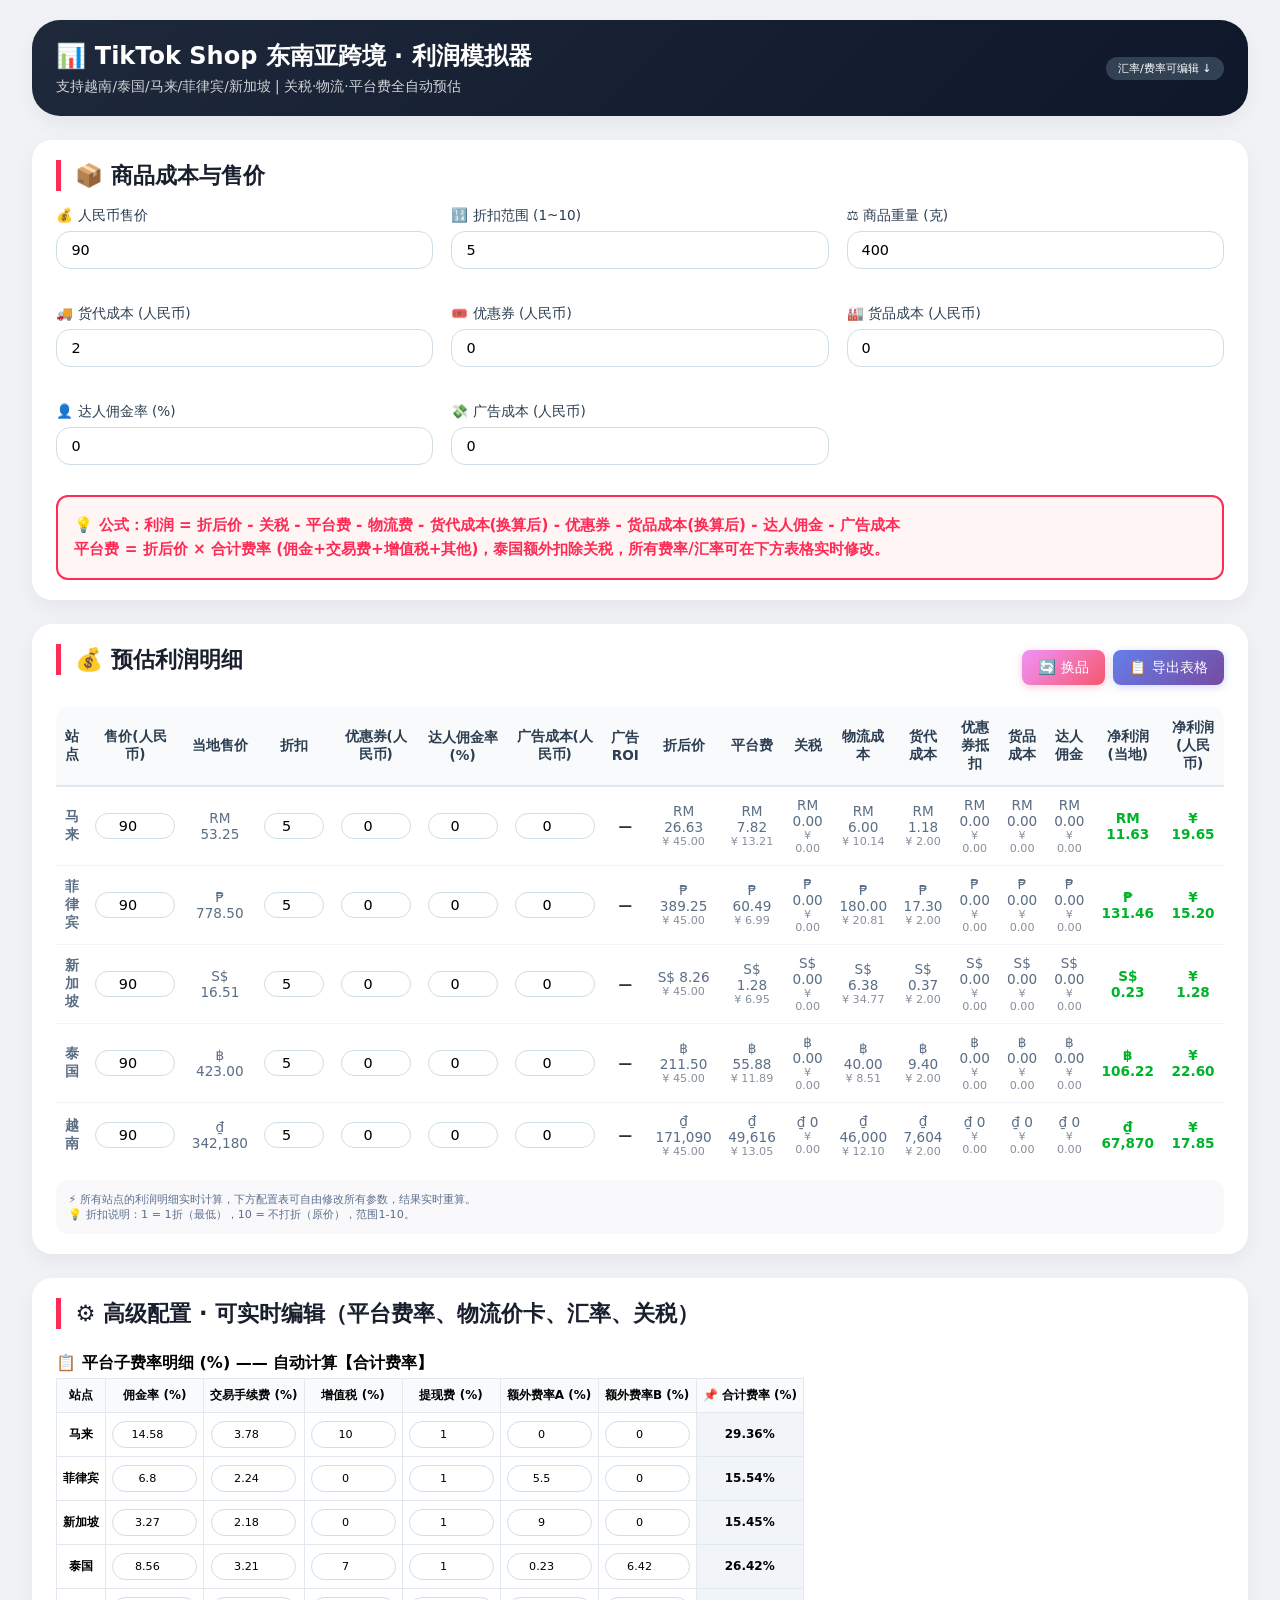
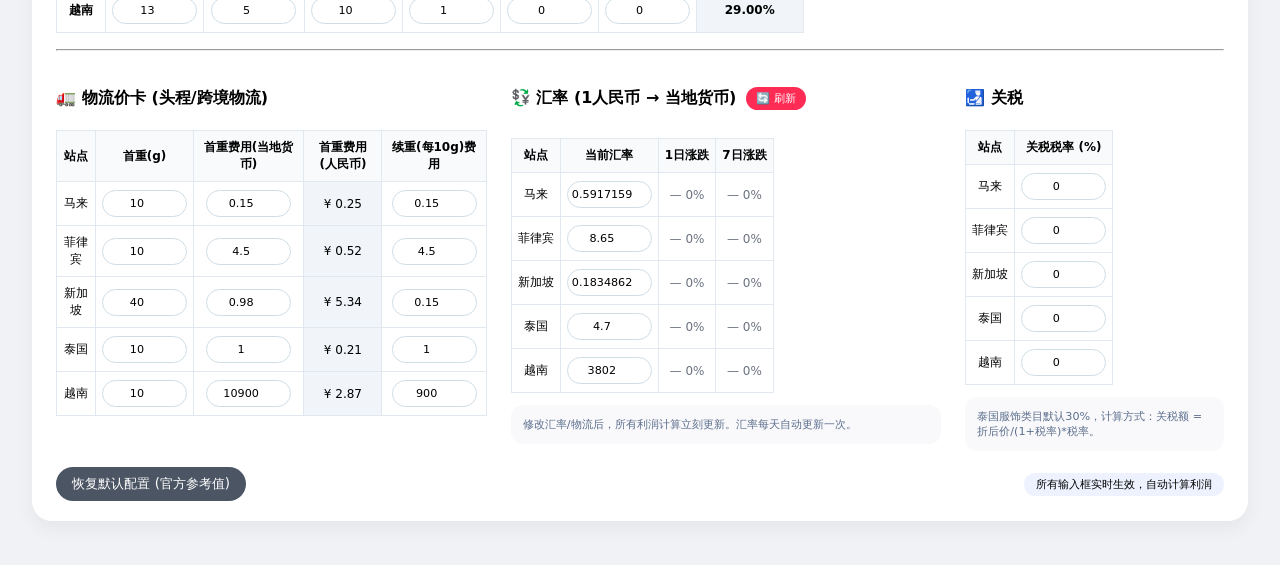
==== commit bc2bbb04: "Add formula tooltips to table headers" ====
--- a/tiktok-shop-calculator.html
+++ b/tiktok-shop-calculator.html
@@ -82,24 +82,24 @@
                     <table class="profit-table" id="profitTable">
                         <thead>
                             <tr>
-                                <th>站点</th>
-                                <th>售价(人民币)</th>
-                                <th>当地售价</th>
-                                <th>折扣</th>
-                                <th>优惠券(人民币)</th>
-                                <th>达人佣金率(%)</th>
-                                <th>广告成本(人民币)</th>
-                                <th>广告ROI</th>
+                                <th title="销售站点/国家">站点</th>
+                                <th title="基础售价输入值">售价(人民币)</th>
+                                <th title="售价(人民币) × 汇率">当地售价</th>
+                                <th title="折扣因子：1=1折，10=不打折">折扣</th>
+                                <th title="优惠券金额输入值(人民币)">优惠券(人民币)</th>
+                                <th title="达人佣金率输入值(%)，0-50">达人佣金率(%)</th>
+                                <th title="广告成本输入值(人民币)">广告成本(人民币)</th>
+                                <th title="折后售价(人民币) ÷ 广告成本">广告ROI</th>
                                 <th title="售价(人民币) × 折扣因子 × 汇率">折后价</th>
                                 <th title="折后价(当地) × 合计费率">平台费</th>
-                                <th title="折后价(当地) × 关税税率">关税</th>
+                                <th title="折后价(当地) × 关税税率，仅泰国有效">关税</th>
                                 <th title="首重费用 + (重量 - 首重) × 续重费率">物流成本</th>
                                 <th title="货代成本(人民币) × 汇率">货代成本</th>
                                 <th title="优惠券(人民币) × 汇率">优惠券抵扣</th>
                                 <th title="货品成本(人民币) × 汇率">货品成本</th>
                                 <th title="折后价(当地) × 达人佣金率">达人佣金</th>
-                                <th title="折后价 - 平台费 - 关税 - 物流 - 货代 - 优惠券 - 货品 - 达人佣金">净利润(当地)</th>
-                                <th title="净利润(当地) ÷ 汇率">净利润(人民币)</th>
+                                <th title="折后价 - 平台费 - 关税 - 物流 - 货代 - 优惠券 - 货品 - 达人佣金 - 广告成本">净利润(当地)</th>
+                                <th title="净利润(当地) ÷ 汇率 = 折后价(人民币) - 各项成本(人民币) - 广告成本">净利润(人民币)</th>
                             </tr>
                         </thead>
                         <tbody id="profitTableBody">
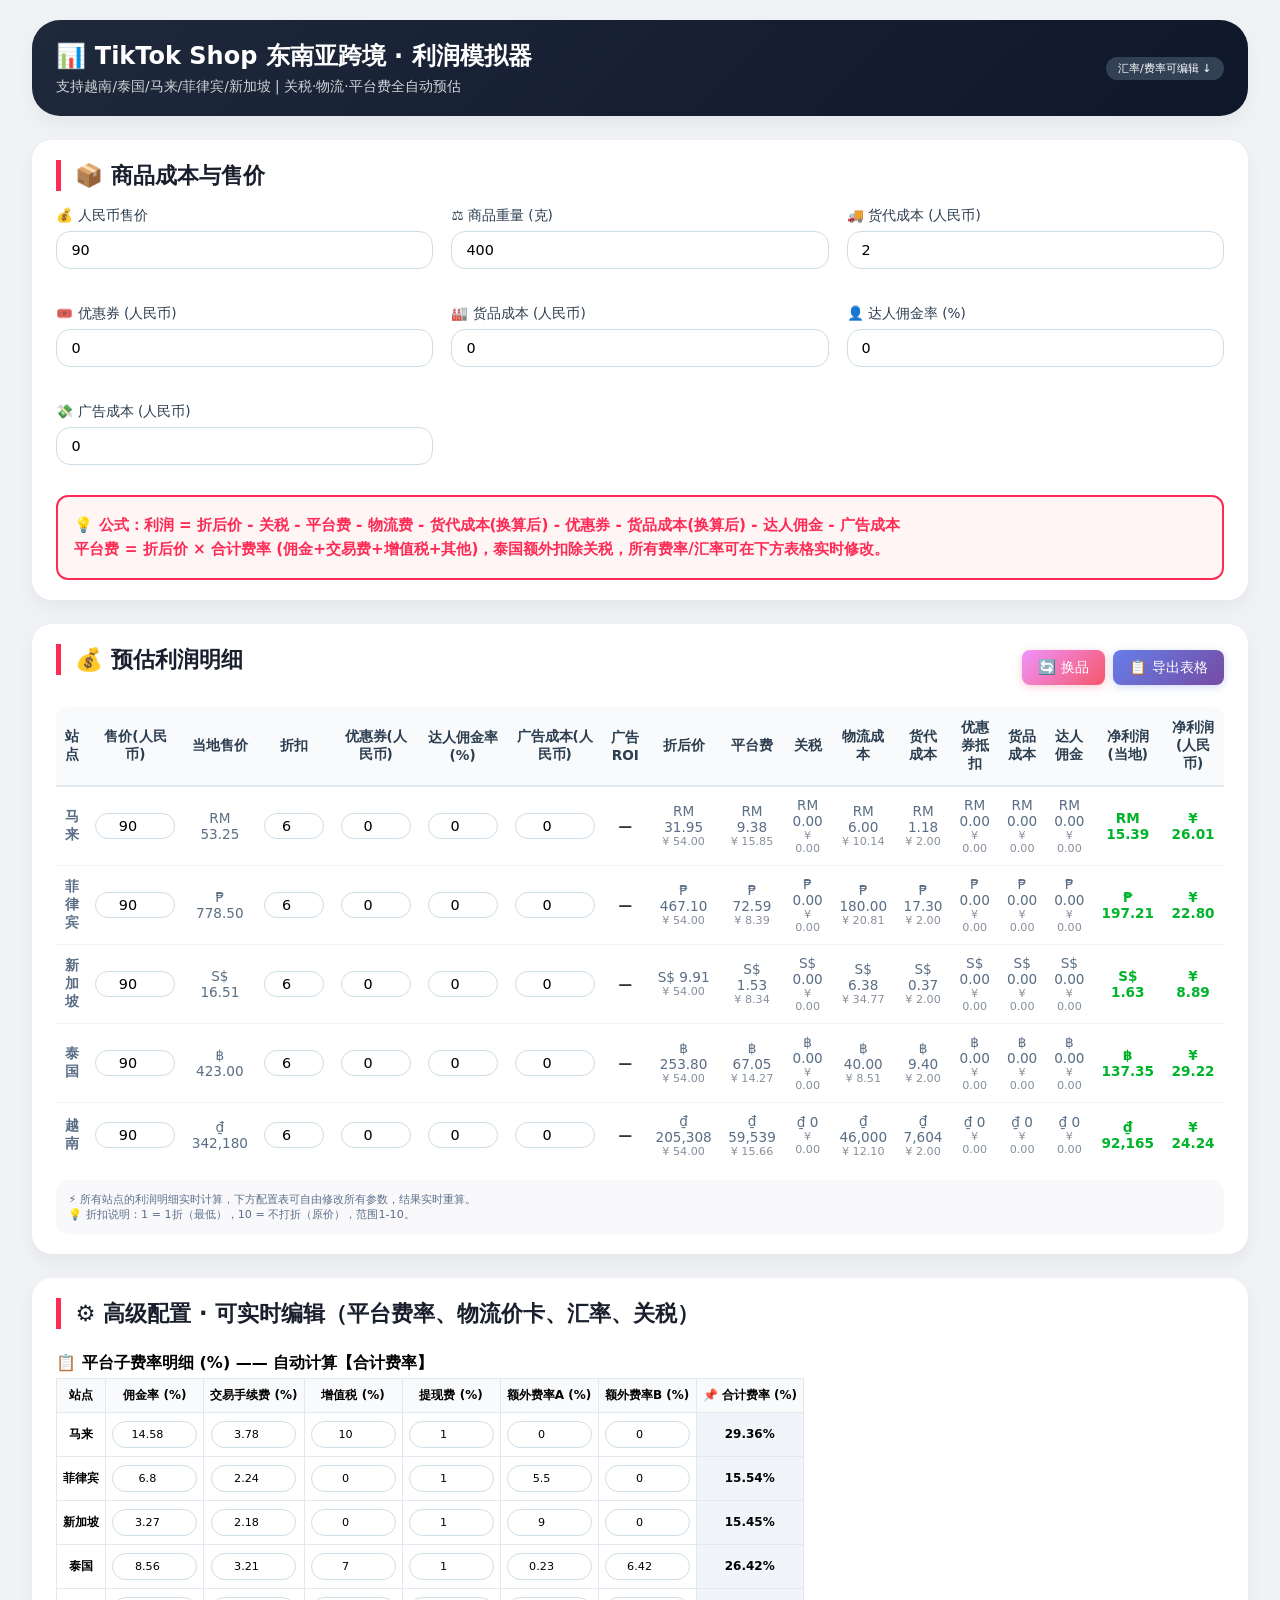
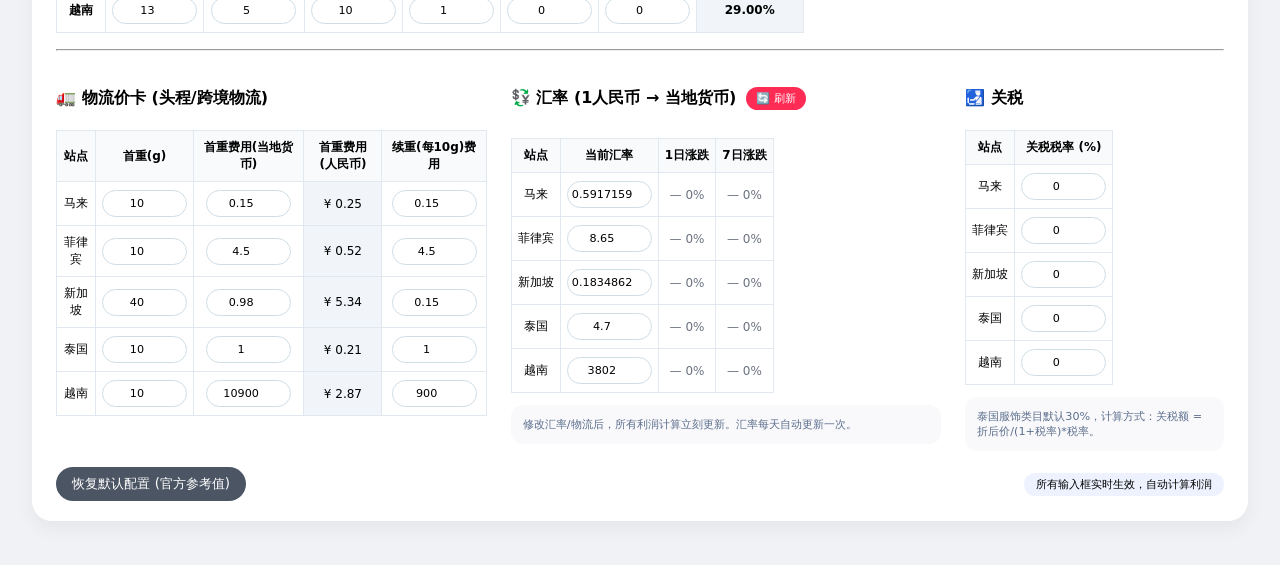
==== commit 67934b70: "Remove discount input from form and set default discount to 6" ====
--- a/tiktok-shop-calculator.html
+++ b/tiktok-shop-calculator.html
@@ -28,10 +28,6 @@
                 <div class="form-group">
                     <label>💰 人民币售价</label>
                     <input type="number" id="originalPrice" value="90" step="1">
-                </div>
-                <div class="form-group">
-                    <label>🔢 折扣范围 (1~10)</label>
-                    <input type="number" id="discount" value="5" min="1" max="10" step="1">
                 </div>
                 <div class="form-group">
                     <label>⚖️ 商品重量 (克)</label>
